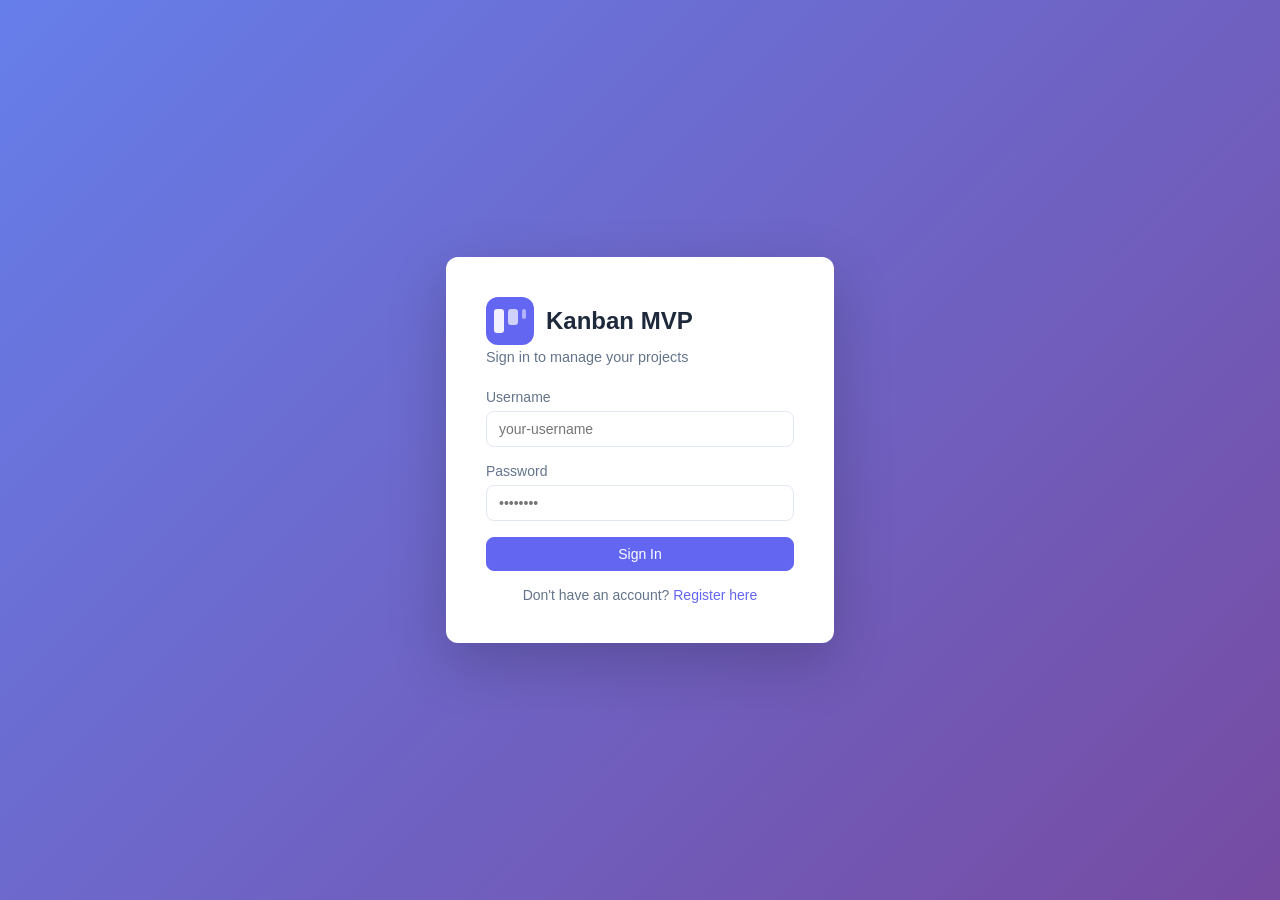
==== frontend/index.html @ 4f53ffd3 "feat: add complete Kanban DevOps MVP application - FastAPI backend with JWT auth, CRUD for users/pro" ====
<!DOCTYPE html>
<html lang="en">
<head>
  <meta charset="UTF-8" />
  <meta name="viewport" content="width=device-width, initial-scale=1.0" />
  <title>Kanban DevOps Board</title>
  <link rel="stylesheet" href="css/style.css" />
</head>
<body>
  <!-- Header -->
  <header class="app-header">
    <div class="header-left">
      <svg width="32" height="32" viewBox="0 0 48 48" fill="none">
        <rect width="48" height="48" rx="10" fill="#6366f1"/>
        <rect x="8" y="12" width="10" height="24" rx="3" fill="white" opacity="0.9"/>
        <rect x="22" y="12" width="10" height="16" rx="3" fill="white" opacity="0.7"/>
        <rect x="36" y="12" width="4" height="10" rx="2" fill="white" opacity="0.5"/>
      </svg>
      <span class="app-title">Kanban MVP</span>
    </div>
    <div class="header-center">
      <select id="project-select" class="project-select">
        <option value="">— Select a project —</option>
      </select>
      <button class="btn btn-ghost btn-sm" id="new-project-btn" title="New project">+ Project</button>
    </div>
    <div class="header-right">
      <span id="user-greeting" class="user-greeting"></span>
      <button class="btn btn-ghost btn-sm" id="theme-toggle" title="Toggle theme">🌙</button>
      <button class="btn btn-ghost btn-sm" id="logout-btn">Logout</button>
    </div>
  </header>

  <!-- Notification toast -->
  <div id="toast" class="toast hidden"></div>

  <!-- Main board -->
  <main class="board-container" id="board">
    <div class="board-empty" id="board-empty">
      <p>Select or create a project to view the board.</p>
    </div>

    <!-- Kanban columns (shown when project is selected) -->
    <div class="board-columns hidden" id="board-columns">
      <!-- Todo Column -->
      <div class="column" id="col-todo" data-status="todo"
           ondragover="event.preventDefault()" ondrop="App.handleDrop(event)">
        <div class="column-header">
          <span class="column-title">To Do</span>
          <span class="column-count badge" id="count-todo">0</span>
          <button class="btn btn-ghost btn-xs" onclick="App.openTaskModal(null, 'todo')">+</button>
        </div>
        <div class="task-list" id="tasks-todo"></div>
      </div>

      <!-- In Progress Column -->
      <div class="column" id="col-in_progress" data-status="in_progress"
           ondragover="event.preventDefault()" ondrop="App.handleDrop(event)">
        <div class="column-header">
          <span class="column-title">In Progress</span>
          <span class="column-count badge" id="count-in_progress">0</span>
          <button class="btn btn-ghost btn-xs" onclick="App.openTaskModal(null, 'in_progress')">+</button>
        </div>
        <div class="task-list" id="tasks-in_progress"></div>
      </div>

      <!-- Done Column -->
      <div class="column" id="col-done" data-status="done"
           ondragover="event.preventDefault()" ondrop="App.handleDrop(event)">
        <div class="column-header">
          <span class="column-title">Done</span>
          <span class="column-count badge" id="count-done">0</span>
          <button class="btn btn-ghost btn-xs" onclick="App.openTaskModal(null, 'done')">+</button>
        </div>
        <div class="task-list" id="tasks-done"></div>
      </div>
    </div>
  </main>

  <!-- Task Modal -->
  <div class="modal-overlay hidden" id="task-modal-overlay" onclick="App.closeTaskModal()">
    <div class="modal" onclick="event.stopPropagation()">
      <div class="modal-header">
        <h2 id="modal-title">New Task</h2>
        <button class="modal-close" onclick="App.closeTaskModal()">&times;</button>
      </div>
      <form id="task-form">
        <input type="hidden" id="task-id" />
        <div class="form-group">
          <label for="task-title">Title <span class="required">*</span></label>
          <input type="text" id="task-title" placeholder="Task title" required />
        </div>
        <div class="form-group">
          <label for="task-description">Description</label>
          <textarea id="task-description" rows="3" placeholder="Optional description…"></textarea>
        </div>
        <div class="form-row">
          <div class="form-group">
            <label for="task-status">Status</label>
            <select id="task-status">
              <option value="todo">To Do</option>
              <option value="in_progress">In Progress</option>
              <option value="done">Done</option>
            </select>
          </div>
          <div class="form-group">
            <label for="task-priority">Priority</label>
            <select id="task-priority">
              <option value="low">Low</option>
              <option value="medium" selected>Medium</option>
              <option value="high">High</option>
            </select>
          </div>
        </div>
        <div class="form-group">
          <label for="task-due-date">Due Date</label>
          <input type="datetime-local" id="task-due-date" />
        </div>
        <div class="modal-actions">
          <button type="button" class="btn btn-ghost" onclick="App.closeTaskModal()">Cancel</button>
          <button type="button" class="btn btn-danger hidden" id="delete-task-btn"
                  onclick="App.deleteCurrentTask()">Delete</button>
          <button type="submit" class="btn btn-primary" id="save-task-btn">Save Task</button>
        </div>
      </form>
    </div>
  </div>

  <!-- Project Modal -->
  <div class="modal-overlay hidden" id="project-modal-overlay" onclick="closeProjectModal()">
    <div class="modal" onclick="event.stopPropagation()">
      <div class="modal-header">
        <h2>New Project</h2>
        <button class="modal-close" onclick="closeProjectModal()">&times;</button>
      </div>
      <form id="project-form">
        <div class="form-group">
          <label for="project-name">Name <span class="required">*</span></label>
          <input type="text" id="project-name" placeholder="My Project" required />
        </div>
        <div class="form-group">
          <label for="project-desc">Description</label>
          <textarea id="project-desc" rows="2" placeholder="Optional…"></textarea>
        </div>
        <div class="modal-actions">
          <button type="button" class="btn btn-ghost" onclick="closeProjectModal()">Cancel</button>
          <button type="submit" class="btn btn-primary">Create Project</button>
        </div>
      </form>
    </div>
  </div>

  <script src="js/auth.js"></script>
  <script src="js/api.js"></script>
  <script src="js/app.js"></script>
  <script>
    function closeProjectModal() {
      document.getElementById('project-modal-overlay').classList.add('hidden');
    }

    document.getElementById('new-project-btn').addEventListener('click', () => {
      document.getElementById('project-modal-overlay').classList.remove('hidden');
    });

    document.getElementById('project-form').addEventListener('submit', async (e) => {
      e.preventDefault();
      const name = document.getElementById('project-name').value.trim();
      const description = document.getElementById('project-desc').value.trim();
      try {
        const project = await API.post('/api/projects/', { name, description });
        closeProjectModal();
        document.getElementById('project-name').value = '';
        document.getElementById('project-desc').value = '';
        await App.loadProjects();
        document.getElementById('project-select').value = project.id;
        await App.selectProject(project.id);
        App.showToast(`Project "${project.name}" created!`);
      } catch (err) {
        App.showToast(err.message || 'Failed to create project', 'error');
      }
    });

    document.getElementById('logout-btn').addEventListener('click', () => {
      Auth.logout();
      window.location.href = 'login.html';
    });

    document.getElementById('theme-toggle').addEventListener('click', () => {
      const isDark = document.body.classList.toggle('dark');
      document.getElementById('theme-toggle').textContent = isDark ? '☀️' : '🌙';
      localStorage.setItem('theme', isDark ? 'dark' : 'light');
    });

    // Apply saved theme
    if (localStorage.getItem('theme') === 'dark') {
      document.body.classList.add('dark');
      document.getElementById('theme-toggle').textContent = '☀️';
    }
  </script>
</body>
</html>
---- frontend/css/style.css ----
/* ============================================================
   CSS Reset & Variables
   ============================================================ */
*, *::before, *::after { box-sizing: border-box; margin: 0; padding: 0; }

:root {
  --color-bg: #f1f5f9;
  --color-surface: #ffffff;
  --color-surface-hover: #f8fafc;
  --color-border: #e2e8f0;
  --color-text: #1e293b;
  --color-text-muted: #64748b;
  --color-primary: #6366f1;
  --color-primary-hover: #4f46e5;
  --color-danger: #ef4444;
  --color-danger-hover: #dc2626;
  --color-success: #22c55e;
  --color-warning: #f59e0b;
  --color-info: #3b82f6;
  --color-shadow: rgba(0,0,0,0.06);
  --color-shadow-md: rgba(0,0,0,0.12);
  --priority-high: #ef4444;
  --priority-medium: #f59e0b;
  --priority-low: #22c55e;
  --col-todo-accent: #6366f1;
  --col-progress-accent: #f59e0b;
  --col-done-accent: #22c55e;
  --header-height: 60px;
  --radius: 8px;
  --radius-sm: 4px;
  --radius-lg: 12px;
  --transition: 150ms ease;
}

.dark {
  --color-bg: #0f172a;
  --color-surface: #1e293b;
  --color-surface-hover: #293548;
  --color-border: #334155;
  --color-text: #f1f5f9;
  --color-text-muted: #94a3b8;
  --color-shadow: rgba(0,0,0,0.3);
  --color-shadow-md: rgba(0,0,0,0.5);
}

body {
  font-family: -apple-system, BlinkMacSystemFont, "Segoe UI", Roboto, sans-serif;
  background: var(--color-bg);
  color: var(--color-text);
  min-height: 100vh;
  transition: background var(--transition), color var(--transition);
}

/* ============================================================
   Typography
   ============================================================ */
h1 { font-size: 1.5rem; font-weight: 700; }
h2 { font-size: 1.25rem; font-weight: 600; }
h3 { font-size: 1rem; font-weight: 600; }

/* ============================================================
   Buttons
   ============================================================ */
.btn {
  display: inline-flex; align-items: center; justify-content: center; gap: 6px;
  padding: 8px 16px;
  border: 1px solid transparent;
  border-radius: var(--radius);
  font-size: 0.875rem; font-weight: 500;
  cursor: pointer;
  transition: background var(--transition), color var(--transition), border-color var(--transition);
  white-space: nowrap;
}
.btn:disabled { opacity: 0.6; cursor: not-allowed; }
.btn-primary {
  background: var(--color-primary); color: #fff; border-color: var(--color-primary);
}
.btn-primary:hover:not(:disabled) { background: var(--color-primary-hover); border-color: var(--color-primary-hover); }
.btn-secondary {
  background: var(--color-surface); color: var(--color-text); border-color: var(--color-border);
}
.btn-secondary:hover:not(:disabled) { background: var(--color-surface-hover); }
.btn-danger { background: var(--color-danger); color: #fff; border-color: var(--color-danger); }
.btn-danger:hover:not(:disabled) { background: var(--color-danger-hover); }
.btn-ghost {
  background: transparent; color: var(--color-text-muted); border-color: transparent;
}
.btn-ghost:hover:not(:disabled) { background: var(--color-surface-hover); color: var(--color-text); }
.btn-full { width: 100%; }
.btn-sm { padding: 6px 12px; font-size: 0.8rem; }
.btn-xs { padding: 2px 8px; font-size: 0.75rem; border-radius: var(--radius-sm); }

/* ============================================================
   Forms
   ============================================================ */
.form-group { margin-bottom: 16px; }
.form-group label {
  display: block; margin-bottom: 6px;
  font-size: 0.875rem; font-weight: 500; color: var(--color-text-muted);
}
.form-row { display: grid; grid-template-columns: 1fr 1fr; gap: 12px; }
.required { color: var(--color-danger); }

input[type="text"],
input[type="email"],
input[type="password"],
input[type="datetime-local"],
textarea,
select {
  width: 100%;
  padding: 9px 12px;
  border: 1px solid var(--color-border);
  border-radius: var(--radius);
  background: var(--color-surface);
  color: var(--color-text);
  font-size: 0.875rem;
  transition: border-color var(--transition), box-shadow var(--transition);
}
input:focus, textarea:focus, select:focus {
  outline: none;
  border-color: var(--color-primary);
  box-shadow: 0 0 0 3px rgba(99,102,241,0.15);
}
textarea { resize: vertical; min-height: 80px; }

/* ============================================================
   Utilities
   ============================================================ */
.hidden { display: none !important; }
.divider { border: none; border-top: 1px solid var(--color-border); margin: 20px 0; }

/* ============================================================
   Auth Page
   ============================================================ */
.auth-page {
  display: flex; align-items: center; justify-content: center;
  min-height: 100vh;
  background: linear-gradient(135deg, #667eea 0%, #764ba2 100%);
}
.auth-container { width: 100%; max-width: 420px; padding: 16px; }
.auth-card {
  background: var(--color-surface);
  border-radius: var(--radius-lg);
  padding: 40px;
  box-shadow: 0 20px 60px rgba(0,0,0,0.2);
}
.auth-logo { display: flex; align-items: center; gap: 12px; margin-bottom: 4px; }
.auth-logo h1 { color: var(--color-text); }
.auth-subtitle { color: var(--color-text-muted); font-size: 0.9rem; margin-bottom: 24px; }
.auth-footer { text-align: center; margin-top: 16px; font-size: 0.875rem; color: var(--color-text-muted); }
.auth-footer a { color: var(--color-primary); text-decoration: none; font-weight: 500; }
.auth-footer a:hover { text-decoration: underline; }

.error-banner {
  background: #fef2f2; border: 1px solid #fecaca;
  color: var(--color-danger); border-radius: var(--radius);
  padding: 10px 14px; font-size: 0.875rem; margin-bottom: 16px;
}

/* ============================================================
   App Header
   ============================================================ */
.app-header {
  position: sticky; top: 0; z-index: 100;
  height: var(--header-height);
  background: var(--color-surface);
  border-bottom: 1px solid var(--color-border);
  display: flex; align-items: center; justify-content: space-between;
  padding: 0 24px;
  box-shadow: 0 1px 4px var(--color-shadow);
}
.header-left { display: flex; align-items: center; gap: 10px; }
.app-title { font-weight: 700; font-size: 1.1rem; color: var(--color-text); }
.header-center { display: flex; align-items: center; gap: 8px; flex: 1; justify-content: center; max-width: 500px; margin: 0 24px; }
.header-right { display: flex; align-items: center; gap: 8px; }
.project-select {
  padding: 7px 12px; min-width: 200px;
  border: 1px solid var(--color-border);
  border-radius: var(--radius);
  background: var(--color-surface); color: var(--color-text);
  font-size: 0.875rem; cursor: pointer;
}
.user-greeting { font-size: 0.875rem; color: var(--color-text-muted); }

/* ============================================================
   Kanban Board
   ============================================================ */
.board-container {
  padding: 24px;
  min-height: calc(100vh - var(--header-height));
}
.board-empty {
  display: flex; align-items: center; justify-content: center;
  min-height: 400px; color: var(--color-text-muted); font-size: 1rem;
}
.board-columns {
  display: grid;
  grid-template-columns: repeat(3, 1fr);
  gap: 20px;
  align-items: start;
}

/* ============================================================
   Columns
   ============================================================ */
.column {
  background: var(--color-surface);
  border-radius: var(--radius-lg);
  min-height: 200px;
  box-shadow: 0 1px 4px var(--color-shadow);
  transition: box-shadow var(--transition);
}
.column.drag-over {
  box-shadow: 0 0 0 2px var(--color-primary), 0 4px 16px var(--color-shadow-md);
}
.column-header {
  display: flex; align-items: center; gap: 8px;
  padding: 14px 16px 10px;
  border-bottom: 2px solid var(--color-border);
}
#col-todo .column-header { border-bottom-color: var(--col-todo-accent); }
#col-in_progress .column-header { border-bottom-color: var(--col-progress-accent); }
#col-done .column-header { border-bottom-color: var(--col-done-accent); }

.column-title { font-weight: 600; font-size: 0.9rem; flex: 1; }
.badge {
  background: var(--color-bg); color: var(--color-text-muted);
  border-radius: 20px; padding: 1px 8px; font-size: 0.75rem; font-weight: 600;
}
.task-list {
  padding: 12px;
  display: flex; flex-direction: column; gap: 10px;
  min-height: 80px;
}

/* ============================================================
   Task Cards
   ============================================================ */
.task-card {
  background: var(--color-surface);
  border: 1px solid var(--color-border);
  border-radius: var(--radius);
  padding: 12px 14px;
  cursor: grab;
  transition: box-shadow var(--transition), transform var(--transition);
  position: relative;
  border-left: 4px solid transparent;
}
.task-card:hover { box-shadow: 0 4px 12px var(--color-shadow-md); transform: translateY(-1px); }
.task-card.dragging { opacity: 0.5; transform: rotate(2deg); cursor: grabbing; }

.task-card[data-priority="high"]   { border-left-color: var(--priority-high); }
.task-card[data-priority="medium"] { border-left-color: var(--priority-medium); }
.task-card[data-priority="low"]    { border-left-color: var(--priority-low); }

.task-title {
  font-weight: 500; font-size: 0.9rem; margin-bottom: 6px;
  color: var(--color-text); line-height: 1.4;
}
.task-description {
  font-size: 0.8rem; color: var(--color-text-muted);
  margin-bottom: 8px; line-height: 1.4;
  display: -webkit-box; -webkit-line-clamp: 2; -webkit-box-orient: vertical; overflow: hidden;
}
.task-meta {
  display: flex; align-items: center; justify-content: space-between; gap: 6px;
  flex-wrap: wrap;
}
.priority-badge {
  font-size: 0.7rem; font-weight: 600; padding: 2px 7px; border-radius: 20px;
  text-transform: uppercase; letter-spacing: 0.03em;
}
.priority-high   { background: #fef2f2; color: var(--priority-high); }
.priority-medium { background: #fffbeb; color: #b45309; }
.priority-low    { background: #f0fdf4; color: #166534; }
.dark .priority-high   { background: rgba(239,68,68,0.15); }
.dark .priority-medium { background: rgba(245,158,11,0.15); color: var(--priority-medium); }
.dark .priority-low    { background: rgba(34,197,94,0.15); color: var(--priority-low); }

.due-date { font-size: 0.75rem; color: var(--color-text-muted); }
.due-date.overdue { color: var(--color-danger); font-weight: 600; }

.task-card-actions {
  position: absolute; top: 8px; right: 8px;
  opacity: 0; transition: opacity var(--transition);
}
.task-card:hover .task-card-actions { opacity: 1; }
.task-edit-btn {
  background: var(--color-surface); border: 1px solid var(--color-border);
  border-radius: var(--radius-sm); padding: 2px 7px;
  font-size: 0.75rem; cursor: pointer; color: var(--color-text-muted);
  transition: background var(--transition);
}
.task-edit-btn:hover { background: var(--color-surface-hover); color: var(--color-text); }

/* ============================================================
   Modal
   ============================================================ */
.modal-overlay {
  position: fixed; inset: 0; z-index: 200;
  background: rgba(0,0,0,0.5);
  display: flex; align-items: center; justify-content: center;
  padding: 16px;
  backdrop-filter: blur(2px);
}
.modal {
  background: var(--color-surface);
  border-radius: var(--radius-lg);
  width: 100%; max-width: 500px;
  box-shadow: 0 24px 80px rgba(0,0,0,0.25);
  max-height: 90vh; overflow-y: auto;
}
.modal-header {
  display: flex; align-items: center; justify-content: space-between;
  padding: 20px 24px 0;
  margin-bottom: 20px;
}
.modal form { padding: 0 24px 24px; }
.modal-close {
  background: none; border: none; cursor: pointer;
  font-size: 1.5rem; color: var(--color-text-muted); line-height: 1;
}
.modal-close:hover { color: var(--color-text); }
.modal-actions {
  display: flex; gap: 8px; justify-content: flex-end;
  margin-top: 20px; padding-top: 16px;
  border-top: 1px solid var(--color-border);
}

/* ============================================================
   Toast
   ============================================================ */
.toast {
  position: fixed; bottom: 24px; right: 24px; z-index: 300;
  background: var(--color-text); color: var(--color-bg);
  padding: 12px 20px; border-radius: var(--radius);
  font-size: 0.875rem; font-weight: 500;
  box-shadow: 0 8px 24px rgba(0,0,0,0.2);
  animation: slide-up 0.2s ease;
}
.toast.error { background: var(--color-danger); color: #fff; }
@keyframes slide-up {
  from { opacity: 0; transform: translateY(10px); }
  to   { opacity: 1; transform: translateY(0); }
}

/* ============================================================
   Scrollbar (WebKit)
   ============================================================ */
::-webkit-scrollbar { width: 6px; height: 6px; }
::-webkit-scrollbar-track { background: transparent; }
::-webkit-scrollbar-thumb { background: var(--color-border); border-radius: 3px; }
::-webkit-scrollbar-thumb:hover { background: var(--color-text-muted); }

/* ============================================================
   Responsive
   ============================================================ */
@media (max-width: 900px) {
  .board-columns { grid-template-columns: 1fr; }
  .header-center { display: none; }
}
@media (max-width: 600px) {
  .app-header { padding: 0 12px; }
  .board-container { padding: 12px; }
  .auth-card { padding: 24px 20px; }
  .modal form { padding: 0 16px 20px; }
  .modal-header { padding: 16px 16px 0; }
}
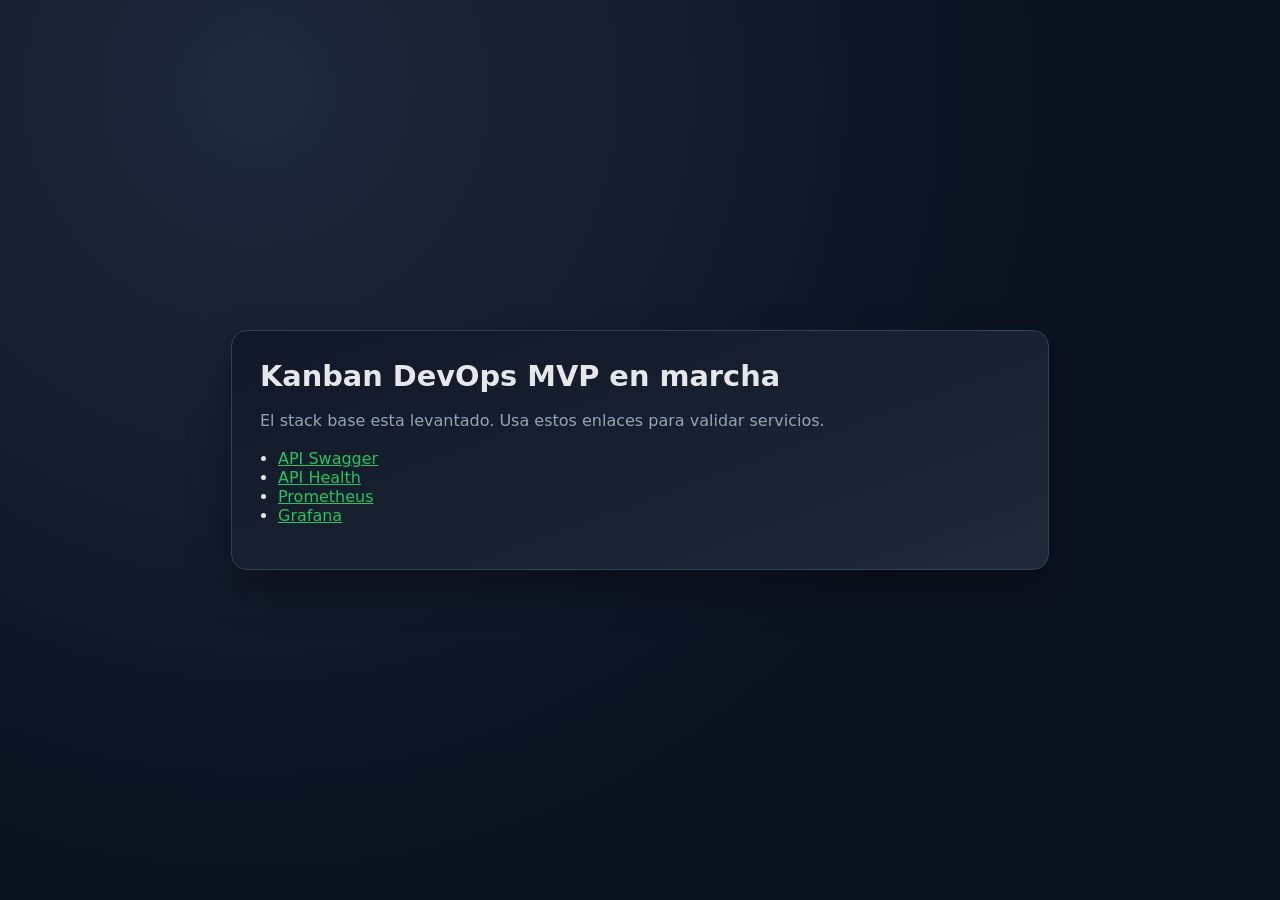
==== commit 8e0a1ba0: "Sincronización inicial del código local MVP" ====
--- a/frontend/index.html
+++ b/frontend/index.html
@@ -1,201 +1,61 @@
-<!DOCTYPE html>
-<html lang="en">
-<head>
-  <meta charset="UTF-8" />
-  <meta name="viewport" content="width=device-width, initial-scale=1.0" />
-  <title>Kanban DevOps Board</title>
-  <link rel="stylesheet" href="css/style.css" />
-</head>
-<body>
-  <!-- Header -->
-  <header class="app-header">
-    <div class="header-left">
-      <svg width="32" height="32" viewBox="0 0 48 48" fill="none">
-        <rect width="48" height="48" rx="10" fill="#6366f1"/>
-        <rect x="8" y="12" width="10" height="24" rx="3" fill="white" opacity="0.9"/>
-        <rect x="22" y="12" width="10" height="16" rx="3" fill="white" opacity="0.7"/>
-        <rect x="36" y="12" width="4" height="10" rx="2" fill="white" opacity="0.5"/>
-      </svg>
-      <span class="app-title">Kanban MVP</span>
-    </div>
-    <div class="header-center">
-      <select id="project-select" class="project-select">
-        <option value="">— Select a project —</option>
-      </select>
-      <button class="btn btn-ghost btn-sm" id="new-project-btn" title="New project">+ Project</button>
-    </div>
-    <div class="header-right">
-      <span id="user-greeting" class="user-greeting"></span>
-      <button class="btn btn-ghost btn-sm" id="theme-toggle" title="Toggle theme">🌙</button>
-      <button class="btn btn-ghost btn-sm" id="logout-btn">Logout</button>
-    </div>
-  </header>
-
-  <!-- Notification toast -->
-  <div id="toast" class="toast hidden"></div>
-
-  <!-- Main board -->
-  <main class="board-container" id="board">
-    <div class="board-empty" id="board-empty">
-      <p>Select or create a project to view the board.</p>
-    </div>
-
-    <!-- Kanban columns (shown when project is selected) -->
-    <div class="board-columns hidden" id="board-columns">
-      <!-- Todo Column -->
-      <div class="column" id="col-todo" data-status="todo"
-           ondragover="event.preventDefault()" ondrop="App.handleDrop(event)">
-        <div class="column-header">
-          <span class="column-title">To Do</span>
-          <span class="column-count badge" id="count-todo">0</span>
-          <button class="btn btn-ghost btn-xs" onclick="App.openTaskModal(null, 'todo')">+</button>
-        </div>
-        <div class="task-list" id="tasks-todo"></div>
-      </div>
-
-      <!-- In Progress Column -->
-      <div class="column" id="col-in_progress" data-status="in_progress"
-           ondragover="event.preventDefault()" ondrop="App.handleDrop(event)">
-        <div class="column-header">
-          <span class="column-title">In Progress</span>
-          <span class="column-count badge" id="count-in_progress">0</span>
-          <button class="btn btn-ghost btn-xs" onclick="App.openTaskModal(null, 'in_progress')">+</button>
-        </div>
-        <div class="task-list" id="tasks-in_progress"></div>
-      </div>
-
-      <!-- Done Column -->
-      <div class="column" id="col-done" data-status="done"
-           ondragover="event.preventDefault()" ondrop="App.handleDrop(event)">
-        <div class="column-header">
-          <span class="column-title">Done</span>
-          <span class="column-count badge" id="count-done">0</span>
-          <button class="btn btn-ghost btn-xs" onclick="App.openTaskModal(null, 'done')">+</button>
-        </div>
-        <div class="task-list" id="tasks-done"></div>
-      </div>
-    </div>
-  </main>
-
-  <!-- Task Modal -->
-  <div class="modal-overlay hidden" id="task-modal-overlay" onclick="App.closeTaskModal()">
-    <div class="modal" onclick="event.stopPropagation()">
-      <div class="modal-header">
-        <h2 id="modal-title">New Task</h2>
-        <button class="modal-close" onclick="App.closeTaskModal()">&times;</button>
-      </div>
-      <form id="task-form">
-        <input type="hidden" id="task-id" />
-        <div class="form-group">
-          <label for="task-title">Title <span class="required">*</span></label>
-          <input type="text" id="task-title" placeholder="Task title" required />
-        </div>
-        <div class="form-group">
-          <label for="task-description">Description</label>
-          <textarea id="task-description" rows="3" placeholder="Optional description…"></textarea>
-        </div>
-        <div class="form-row">
-          <div class="form-group">
-            <label for="task-status">Status</label>
-            <select id="task-status">
-              <option value="todo">To Do</option>
-              <option value="in_progress">In Progress</option>
-              <option value="done">Done</option>
-            </select>
-          </div>
-          <div class="form-group">
-            <label for="task-priority">Priority</label>
-            <select id="task-priority">
-              <option value="low">Low</option>
-              <option value="medium" selected>Medium</option>
-              <option value="high">High</option>
-            </select>
-          </div>
-        </div>
-        <div class="form-group">
-          <label for="task-due-date">Due Date</label>
-          <input type="datetime-local" id="task-due-date" />
-        </div>
-        <div class="modal-actions">
-          <button type="button" class="btn btn-ghost" onclick="App.closeTaskModal()">Cancel</button>
-          <button type="button" class="btn btn-danger hidden" id="delete-task-btn"
-                  onclick="App.deleteCurrentTask()">Delete</button>
-          <button type="submit" class="btn btn-primary" id="save-task-btn">Save Task</button>
-        </div>
-      </form>
-    </div>
-  </div>
-
-  <!-- Project Modal -->
-  <div class="modal-overlay hidden" id="project-modal-overlay" onclick="closeProjectModal()">
-    <div class="modal" onclick="event.stopPropagation()">
-      <div class="modal-header">
-        <h2>New Project</h2>
-        <button class="modal-close" onclick="closeProjectModal()">&times;</button>
-      </div>
-      <form id="project-form">
-        <div class="form-group">
-          <label for="project-name">Name <span class="required">*</span></label>
-          <input type="text" id="project-name" placeholder="My Project" required />
-        </div>
-        <div class="form-group">
-          <label for="project-desc">Description</label>
-          <textarea id="project-desc" rows="2" placeholder="Optional…"></textarea>
-        </div>
-        <div class="modal-actions">
-          <button type="button" class="btn btn-ghost" onclick="closeProjectModal()">Cancel</button>
-          <button type="submit" class="btn btn-primary">Create Project</button>
-        </div>
-      </form>
-    </div>
-  </div>
-
-  <script src="js/auth.js"></script>
-  <script src="js/api.js"></script>
-  <script src="js/app.js"></script>
-  <script>
-    function closeProjectModal() {
-      document.getElementById('project-modal-overlay').classList.add('hidden');
-    }
-
-    document.getElementById('new-project-btn').addEventListener('click', () => {
-      document.getElementById('project-modal-overlay').classList.remove('hidden');
-    });
-
-    document.getElementById('project-form').addEventListener('submit', async (e) => {
-      e.preventDefault();
-      const name = document.getElementById('project-name').value.trim();
-      const description = document.getElementById('project-desc').value.trim();
-      try {
-        const project = await API.post('/api/projects/', { name, description });
-        closeProjectModal();
-        document.getElementById('project-name').value = '';
-        document.getElementById('project-desc').value = '';
-        await App.loadProjects();
-        document.getElementById('project-select').value = project.id;
-        await App.selectProject(project.id);
-        App.showToast(`Project "${project.name}" created!`);
-      } catch (err) {
-        App.showToast(err.message || 'Failed to create project', 'error');
+<!doctype html>
+<html lang="es">
+  <head>
+    <meta charset="UTF-8" />
+    <meta name="viewport" content="width=device-width, initial-scale=1.0" />
+    <title>Kanban DevOps MVP</title>
+    <style>
+      :root {
+        --bg: #0f172a;
+        --surface: #111827;
+        --card: #1f2937;
+        --text: #e5e7eb;
+        --accent: #22c55e;
+        --muted: #94a3b8;
       }
-    });
-
-    document.getElementById('logout-btn').addEventListener('click', () => {
-      Auth.logout();
-      window.location.href = 'login.html';
-    });
-
-    document.getElementById('theme-toggle').addEventListener('click', () => {
-      const isDark = document.body.classList.toggle('dark');
-      document.getElementById('theme-toggle').textContent = isDark ? '☀️' : '🌙';
-      localStorage.setItem('theme', isDark ? 'dark' : 'light');
-    });
-
-    // Apply saved theme
-    if (localStorage.getItem('theme') === 'dark') {
-      document.body.classList.add('dark');
-      document.getElementById('theme-toggle').textContent = '☀️';
-    }
-  </script>
-</body>
-</html>
+      body {
+        margin: 0;
+        font-family: "DejaVu Sans", sans-serif;
+        background: radial-gradient(circle at 20% 10%, #1e293b, #0b1220 60%);
+        color: var(--text);
+        min-height: 100vh;
+        display: grid;
+        place-items: center;
+      }
+      .card {
+        width: min(760px, 92vw);
+        background: linear-gradient(160deg, var(--surface), var(--card));
+        border: 1px solid #334155;
+        border-radius: 16px;
+        padding: 28px;
+        box-shadow: 0 20px 40px rgba(0, 0, 0, 0.35);
+      }
+      h1 {
+        margin: 0 0 10px;
+        font-size: 1.8rem;
+      }
+      p {
+        color: var(--muted);
+        line-height: 1.5;
+      }
+      ul {
+        padding-left: 18px;
+      }
+      a {
+        color: var(--accent);
+      }
+    </style>
+  </head>
+  <body>
+    <main class="card">
+      <h1>Kanban DevOps MVP en marcha</h1>
+      <p>El stack base esta levantado. Usa estos enlaces para validar servicios.</p>
+      <ul>
+        <li><a href="http://localhost:8000/docs">API Swagger</a></li>
+        <li><a href="http://localhost:8000/health">API Health</a></li>
+        <li><a href="http://localhost:9090">Prometheus</a></li>
+        <li><a href="http://localhost:3000">Grafana</a></li>
+      </ul>
+    </main>
+  </body>
+</html>
